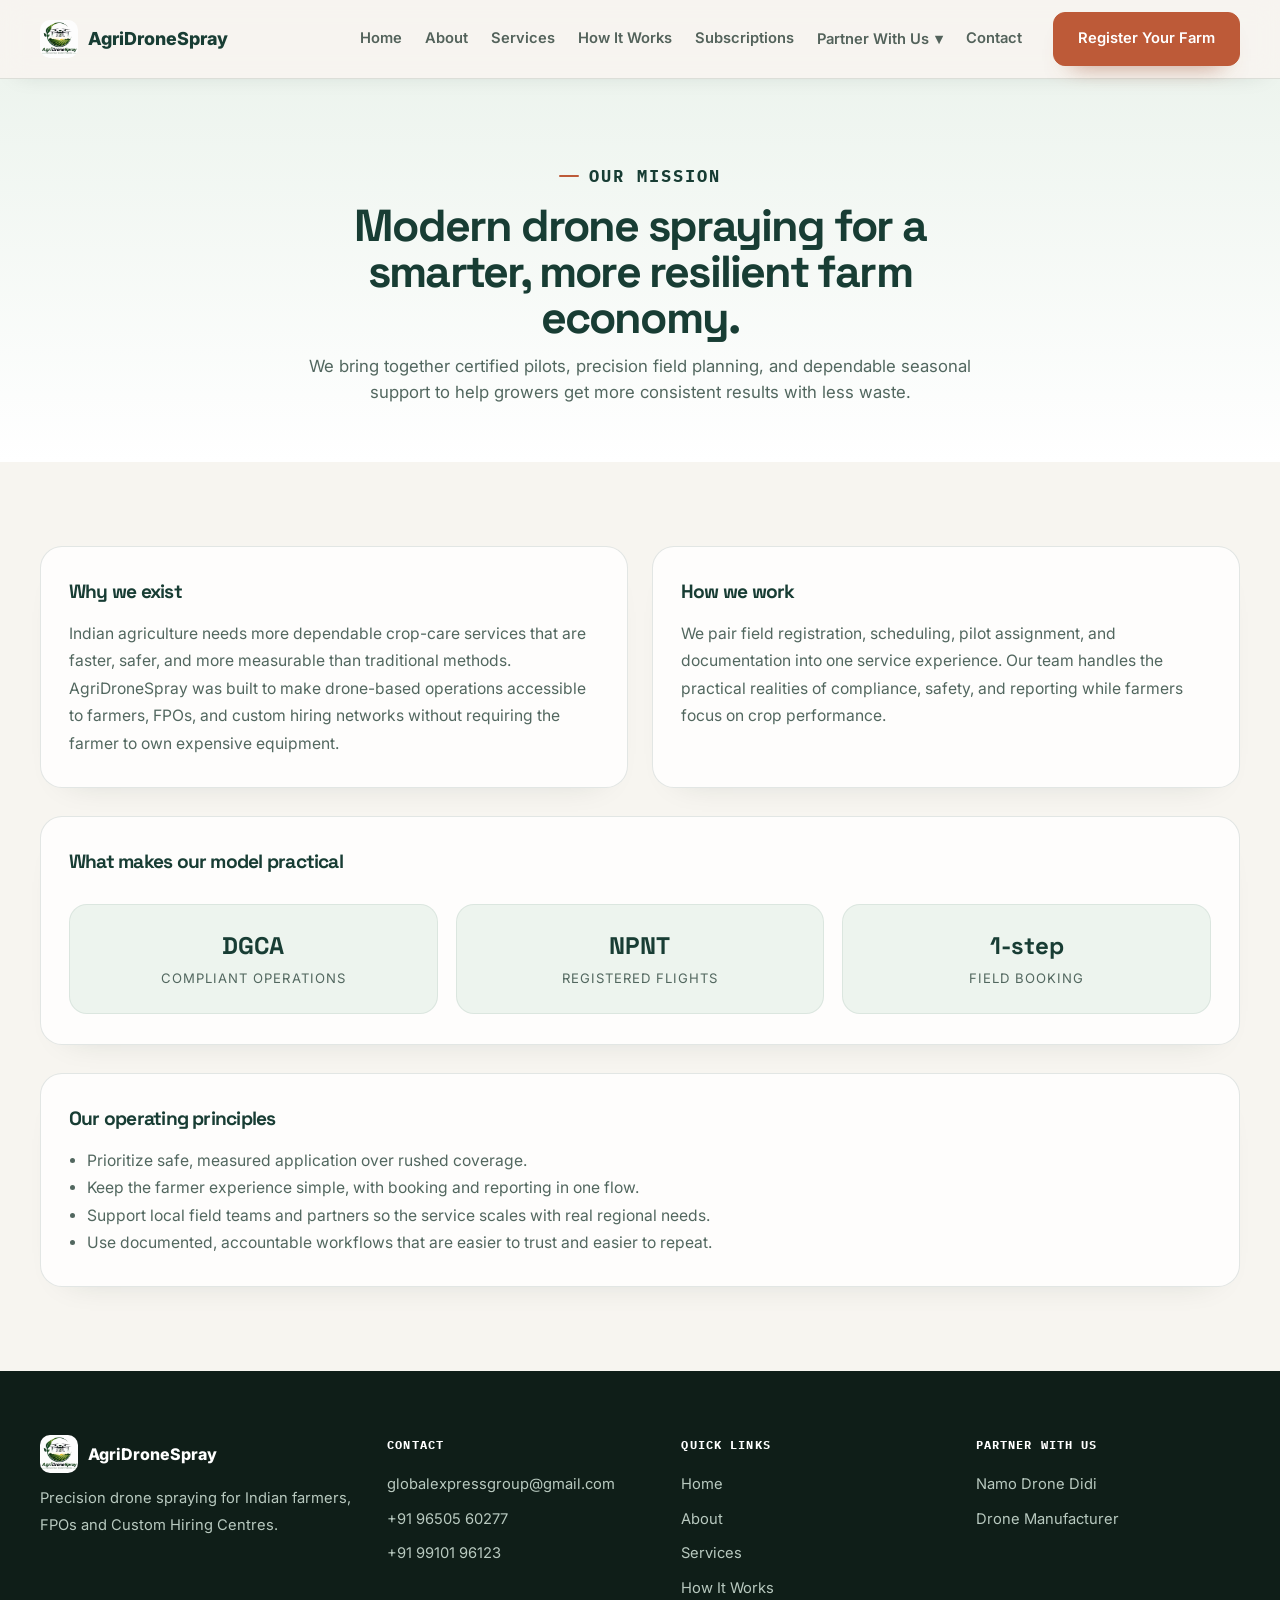
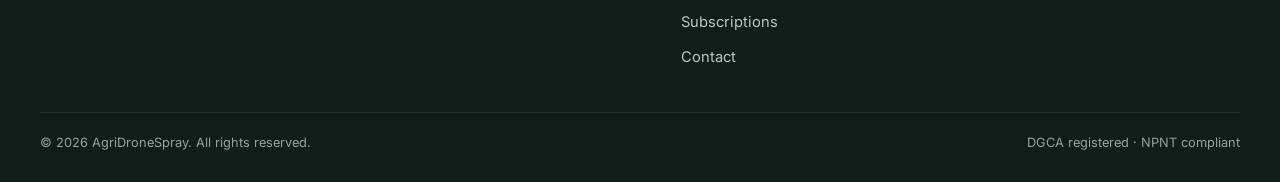
==== about.html @ f0f55bb1 "Updated UI" ====
<!DOCTYPE html>
<html lang="en">
<head>
  <meta charset="UTF-8">
  <meta name="viewport" content="width=device-width, initial-scale=1.0">
  <meta name="description" content="Learn about AgriDroneSpray, our mission, certifications, and working model for precision drone spraying across Indian agricultural fields.">
  <title>About | AgriDroneSpray</title>
  <link rel="icon" type="image/png" href="images/agrilogo.png">
  <link rel="preconnect" href="https://fonts.googleapis.com">
  <link rel="preconnect" href="https://fonts.gstatic.com" crossorigin>
  <link href="https://fonts.googleapis.com/css2?family=Space+Grotesk:wght@500;600;700;800&family=Inter:wght@400;500;600;700;800&family=IBM+Plex+Mono:wght@500;600;700&display=swap" rel="stylesheet">
  <link rel="stylesheet" href="style.css">
</head>
<body>
  <header class="site-header">
    <div class="container nav-shell">
      <a class="brand" href="index.html" aria-label="AgriDroneSpray home">
        <img src="images/agrilogo.png" alt="AgriDroneSpray logo" class="brand-mark">
        <span>AgriDroneSpray</span>
      </a>

      <button class="mobile-menu-toggle" type="button" aria-label="Toggle navigation" aria-expanded="false">
        <span></span><span></span><span></span>
      </button>

      <nav class="site-nav" aria-label="Main navigation">
        <a href="index.html">Home</a>
        <a href="about.html">About</a>
        <a href="services.html">Services</a>
        <a href="how-it-works.html">How It Works</a>
        <a href="subscriptions.html">Subscriptions</a>
        <div class="dropdown" id="partner-dropdown">
          <button class="dropdown-toggle" type="button" aria-expanded="false">Partner With Us <span>▾</span></button>
          <div class="dropdown-menu">
            <a href="https://docs.google.com/forms/d/e/1FAIpQLSezo7x4SZkI5Ug528nwZWpwgu4HiYxoPdIJz7jRpflZesdfiA/viewform?usp=publish-editor" target="_blank" rel="noopener noreferrer">Namo Drone Didi<span class="sub-label">Register as a woman drone pilot</span></a>
            <a href="https://docs.google.com/forms/d/e/1FAIpQLSfd8u_MVBABeG5TDL6mk4-8PeZevK_sm74b-hEuBDDJDRCDsw/viewform?usp=publish-editor" target="_blank" rel="noopener noreferrer">Drone Manufacturer<span class="sub-label">Register as a hardware supplier</span></a>
          </div>
        </div>
        <a href="contact.html">Contact</a>
        <a class="btn btn-primary nav-cta" href="https://docs.google.com/forms/d/e/1FAIpQLScYnKKK-byx_Y8SdkagxnxbbaeSUS8AXygkr1INLG9EoblY4w/viewform?usp=publish-editor" target="_blank" rel="noopener noreferrer">Register Your Farm</a>
      </nav>
    </div>
  </header>

  <main>
    <section class="page-intro">
      <div class="container">
        <p class="eyebrow dark">Our mission</p>
        <h1>Modern drone spraying for a smarter, more resilient farm economy.</h1>
        <p>We bring together certified pilots, precision field planning, and dependable seasonal support to help growers get more consistent results with less waste.</p>
      </div>
    </section>

    <section class="page-content">
      <div class="container stack-section">
        <div class="mission-grid">
          <article class="content-card">
            <h3>Why we exist</h3>
            <p>Indian agriculture needs more dependable crop-care services that are faster, safer, and more measurable than traditional methods. AgriDroneSpray was built to make drone-based operations accessible to farmers, FPOs, and custom hiring networks without requiring the farmer to own expensive equipment.</p>
          </article>
          <article class="content-card">
            <h3>How we work</h3>
            <p>We pair field registration, scheduling, pilot assignment, and documentation into one service experience. Our team handles the practical realities of compliance, safety, and reporting while farmers focus on crop performance.</p>
          </article>
        </div>

        <div class="content-card">
          <h3>What makes our model practical</h3>
          <div class="metrics-row">
            <div class="metric-box"><strong>DGCA</strong><span>compliant operations</span></div>
            <div class="metric-box"><strong>NPNT</strong><span>registered flights</span></div>
            <div class="metric-box"><strong>1-step</strong><span>field booking</span></div>
          </div>
        </div>

        <div class="content-card">
          <h3>Our operating principles</h3>
          <ul>
            <li>Prioritize safe, measured application over rushed coverage.</li>
            <li>Keep the farmer experience simple, with booking and reporting in one flow.</li>
            <li>Support local field teams and partners so the service scales with real regional needs.</li>
            <li>Use documented, accountable workflows that are easier to trust and easier to repeat.</li>
          </ul>
        </div>
      </div>
    </section>
  </main>

  <footer class="site-footer">
    <div class="container footer-grid">
      <div>
        <div class="footer-brand">
          <img src="images/agrilogo.png" alt="AgriDroneSpray logo" class="brand-mark">
          <span>AgriDroneSpray</span>
        </div>
        <p>Precision drone spraying for Indian farmers, FPOs and Custom Hiring Centres.</p>
      </div>

      <div>
        <h4>Contact</h4>
        <a href="mailto:globalexpressgroup@gmail.com">globalexpressgroup@gmail.com</a>
        <a href="tel:+919650560277">+91 96505 60277</a>
        <a href="tel:+919910196123">+91 99101 96123</a>
      </div>

      <div>
        <h4>Quick Links</h4>
        <a href="index.html">Home</a>
        <a href="about.html">About</a>
        <a href="services.html">Services</a>
        <a href="how-it-works.html">How It Works</a>
        <a href="subscriptions.html">Subscriptions</a>
        <a href="contact.html">Contact</a>
      </div>

      <div>
        <h4>Partner With Us</h4>
        <a href="https://docs.google.com/forms/d/e/1FAIpQLSezo7x4SZkI5Ug528nwZWpwgu4HiYxoPdIJz7jRpflZesdfiA/viewform?usp=publish-editor" target="_blank" rel="noopener noreferrer">Namo Drone Didi</a>
        <a href="https://docs.google.com/forms/d/e/1FAIpQLSfd8u_MVBABeG5TDL6mk4-8PeZevK_sm74b-hEuBDDJDRCDsw/viewform?usp=publish-editor" target="_blank" rel="noopener noreferrer">Drone Manufacturer</a>
      </div>
    </div>

    <div class="container bottom-bar">
      <span>© 2026 AgriDroneSpray. All rights reserved.</span>
      <span>DGCA registered · NPNT compliant</span>
    </div>
  </footer>

  <script src="script.js"></script>
</body>
</html>
---- style.css ----
:root {
  --green-900: #183d34;
  --green-800: #204c3f;
  --green-700: #295d4e;
  --green-600: #386d5d;
  --green-500: #4f8d64;
  --green-100: #edf4ee;
  --green-50: #f7f5f0;
  --terracotta-600: #bd5a38;
  --terracotta-700: #9d4a2d;
  --sage-200: #dfece1;
  --charcoal: #1a2f27;
  --muted: #52675f;
  --line: rgba(24, 61, 52, 0.12);
  --shadow: rgba(17, 39, 31, 0.12);
  --white: #ffffff;
}

* {
  box-sizing: border-box;
  margin: 0;
  padding: 0;
}

html {
  scroll-behavior: smooth;
}

body {
  font-family: 'Inter', sans-serif;
  background: var(--green-50);
  color: var(--charcoal);
  line-height: 1.6;
  overflow-x: hidden;
  -webkit-font-smoothing: antialiased;
  text-rendering: optimizeLegibility;
}

a {
  color: inherit;
  text-decoration: none;
}

img {
  max-width: 100%;
  display: block;
}

button,
input,
textarea {
  font: inherit;
}

h1,
h2,
h3,
h4 {
  font-family: 'Space Grotesk', 'Manrope', sans-serif;
  letter-spacing: -0.04em;
}

.container {
  width: min(1200px, calc(100% - 40px));
  margin: 0 auto;
}

.site-header {
  position: sticky;
  top: 0;
  z-index: 20;
  background: rgba(247, 245, 240, 0.82);
  backdrop-filter: blur(14px);
  -webkit-backdrop-filter: blur(14px);
  border-bottom: 1px solid var(--line);
  box-shadow: 0 10px 24px -18px rgba(17, 39, 31, 0.18);
}

.nav-shell {
  display: flex;
  align-items: center;
  justify-content: space-between;
  min-height: 78px;
  gap: 24px;
}

.brand {
  display: inline-flex;
  align-items: center;
  gap: 10px;
  color: var(--green-900);
  font-weight: 800;
  font-size: 1.12rem;
}

.brand-mark {
  width: 38px;
  height: 38px;
  border-radius: 10px;
  object-fit: contain;
}

.site-nav {
  display: flex;
  align-items: center;
  justify-content: center;
  gap: clamp(14px, 1.8vw, 26px);
}

.site-nav>a,
.dropdown-toggle {
  position: relative;
  border: 0;
  background: transparent;
  color: var(--charcoal);
  font-size: 0.92rem;
  font-weight: 600;
  opacity: 0.74;
  cursor: pointer;
  transition: opacity 0.2s ease, color 0.2s ease;
}

.site-nav>a::after,
.dropdown-toggle::after {
  content: '';
  position: absolute;
  left: 0;
  bottom: -5px;
  width: 0;
  height: 2px;
  background: var(--terracotta-600);
  transition: width 0.2s ease;
}

.site-nav>a:hover,
.site-nav>a:focus-visible,
.dropdown-toggle:hover,
.dropdown-toggle:focus-visible {
  opacity: 1;
  color: var(--green-900);
}

.site-nav>a:hover::after,
.site-nav>a:focus-visible::after,
.dropdown-toggle:hover::after,
.dropdown-toggle:focus-visible::after {
  width: 100%;
}

.dropdown {
  position: relative;
}

.dropdown-toggle {
  display: inline-flex;
  align-items: center;
  gap: 6px;
  padding: 0;
}

.dropdown-menu {
  position: absolute;
  top: calc(100% + 10px);
  left: 0;
  min-width: 260px;
  background: rgba(255, 255, 255, 0.98);
  border: 1px solid var(--line);
  border-radius: 16px;
  padding: 8px;
  box-shadow: 0 28px 52px -30px rgba(17, 39, 31, 0.35);
  display: none;
  flex-direction: column;
  gap: 6px;
  opacity: 0;
  transform: translateY(-6px);
}

.dropdown.open .dropdown-menu {
  display: flex;
  animation: dropIn 0.22s ease forwards;
}

@keyframes dropIn {
  to {
    opacity: 1;
    transform: translateY(0);
  }
}

.dropdown-menu a {
  display: block;
  padding: 12px 14px;
  border-radius: 10px;
  font-size: 0.9rem;
  font-weight: 700;
  color: var(--charcoal);
}

.dropdown-menu a:hover {
  background: var(--green-100);
}

.sub-label {
  display: block;
  margin-top: 4px;
  font-size: 0.75rem;
  color: var(--muted);
  font-weight: 500;
}

.nav-cta {
  margin-left: 8px;
  background: var(--terracotta-600) !important;
  color: var(--white) !important;
  border: 1px solid var(--terracotta-600) !important;
  padding: 12px 20px;
  border-radius: 12px;
  font-weight: 700;
  opacity: 1 !important;
  box-shadow: 0 10px 24px -14px rgba(157, 74, 45, 0.65);
}

.nav-cta:hover {
  background: var(--terracotta-700) !important;
  color: var(--white) !important;
  border-color: var(--terracotta-700) !important;
  transform: translateY(-2px);
  box-shadow: 0 14px 28px -14px rgba(157, 74, 45, 0.75);
}

.nav-cta::after {
  display: none !important;
}

.btn {
  display: inline-flex;
  align-items: center;
  justify-content: center;
  gap: 8px;
  border-radius: 12px;
  padding: 14px 24px;
  font-weight: 700;
  border: 1px solid transparent;
  transition: transform 0.2s ease, box-shadow 0.2s ease, background 0.2s ease, color 0.2s ease, border-color 0.2s ease;
}

.btn:hover {
  transform: translateY(-2px);
}

.btn:active {
  transform: translateY(0);
}

.btn-primary {
  background: linear-gradient(180deg, #c56d42 0%, var(--terracotta-600) 100%);
  color: var(--white);
  box-shadow: 0 16px 24px -18px rgba(157, 74, 45, 0.7);
}

.btn-secondary {
  background: rgba(255, 255, 255, 0.7);
  border-color: rgba(24, 61, 52, 0.18);
  color: var(--green-900);
}

.btn-secondary:hover {
  background: var(--green-900);
  color: var(--white);
  border-color: var(--green-900);
}

.btn-secondary.light {
  background: rgba(255, 255, 255, 0.06);
  border-color: rgba(255, 255, 255, 0.18);
  color: var(--white);
}

.btn-secondary.light:hover {
  background: rgba(255, 255, 255, 0.12);
}

.hero-section {
  padding: 88px 0 70px;
  background: linear-gradient(180deg, #f1f7f1 0%, #f7f5f0 35%, #fff 100%);
}

.hero-grid {
  display: grid;
  grid-template-columns: 1.02fr 0.98fr;
  gap: 52px;
  align-items: center;
}

.hero-copy h1 {
  font-size: clamp(2.8rem, 4.5vw, 4.2rem);
  line-height: 0.96;
  margin: 8px 0 18px;
  font-weight: 800;
  letter-spacing: -0.06em;
  color: var(--green-900);
}

.hero-copy h1 span {
  color: var(--green-700);
}

.eyebrow {
  display: inline-flex;
  align-items: center;
  gap: 10px;
  margin: 0;
  font-family: 'IBM Plex Mono', monospace;
  font-size: 0.72rem;
  letter-spacing: 0.12em;
  text-transform: uppercase;
  color: var(--green-900);
  font-weight: 700;
}

.eyebrow::before {
  content: '';
  display: inline-block;
  width: 20px;
  height: 2px;
  border-radius: 99px;
  background: var(--terracotta-600);
}

.eyebrow.dark {
  color: var(--green-900);
}

.eyebrow.light {
  color: #f5d39d;
}

.eyebrow.light::before {
  background: #f5d39d;
}

.lead {
  max-width: 580px;
  font-size: 1.08rem;
  color: var(--muted);
  line-height: 1.75;
  margin-bottom: 28px;
}

.hero-actions {
  display: flex;
  flex-wrap: wrap;
  gap: 16px;
  margin-bottom: 24px;
}

.trust-row {
  display: flex;
  flex-wrap: wrap;
  gap: 10px;
  margin-top: 8px;
}

.trust-row span {
  display: inline-flex;
  align-items: center;
  justify-content: center;
  padding: 8px 12px;
  border-radius: 999px;
  border: 1px solid rgba(24, 61, 52, 0.12);
  background: rgba(255, 255, 255, 0.8);
  font-size: 0.7rem;
  letter-spacing: 0.05em;
  text-transform: uppercase;
  font-weight: 700;
  color: var(--green-700);
}

.hero-visual {
  display: flex;
  justify-content: center;
}

.hero-image-wrap {
  position: relative;
  width: min(100%, 580px);
  height: 560px;
  border-radius: 30px;
  overflow: hidden;
  background: rgba(255, 255, 255, 0.5);
  border: 1px solid var(--line);
  box-shadow: 0 30px 60px -34px rgba(17, 39, 31, 0.32);
}

.hero-image-wrap::after {
  content: '';
  position: absolute;
  inset: 0;
  background: linear-gradient(180deg, rgba(15, 29, 24, 0.04), rgba(15, 29, 24, 0.12));
}

.hero-image-wrap img {
  width: 100%;
  height: 100%;
  object-fit: cover;
  transform: scale(1.02);
}

.page-section {
  padding: 98px 0;
}

.split-layout {
  display: grid;
  grid-template-columns: 0.9fr 1.1fr;
  gap: 52px;
  align-items: start;
}

h2 {
  margin-top: 12px;
  margin-bottom: 16px;
  font-size: clamp(2.1rem, 3vw, 3rem);
  line-height: 1.08;
  letter-spacing: -0.05em;
  color: var(--green-900);
}

.body-copy {
  color: var(--muted);
  font-size: 1.02rem;
  line-height: 1.75;
  max-width: 620px;
}

.feature-stack {
  display: grid;
  gap: 12px;
}

.feature-item {
  display: flex;
  gap: 16px;
  align-items: flex-start;
  padding: 20px 18px;
  border-radius: 18px;
  background: rgba(255, 255, 255, 0.35);
  border: 1px solid rgba(24, 61, 52, 0.06);
  transition: transform 0.2s ease, box-shadow 0.2s ease;
}

.feature-item:hover {
  transform: translateY(-2px);
  box-shadow: 0 18px 30px -28px rgba(17, 39, 31, 0.2);
}

.feature-icon {
  width: 46px;
  height: 46px;
  border-radius: 12px;
  display: flex;
  align-items: center;
  justify-content: center;
  font-weight: 800;
  color: var(--white);
  font-size: 1.05rem;
  flex-shrink: 0;
}

.feature-icon.green {
  background: var(--green-800);
}

.feature-icon.sage {
  background: var(--green-500);
}

.feature-icon.amber {
  background: #d8a93b;
  color: var(--green-900);
}

.feature-icon.terracotta {
  background: var(--terracotta-600);
}

.feature-item h3 {
  margin-bottom: 6px;
  font-size: 1.08rem;
  color: var(--green-900);
}

.feature-item p {
  color: var(--muted);
  line-height: 1.7;
  font-size: 0.94rem;
}

.accent-dark {
  background: linear-gradient(180deg, var(--green-900) 0%, #0f1f1a 100%);
  color: var(--white);
}

.service-section h2 {
  color: var(--white);
}

.service-grid {
  display: grid;
  grid-template-columns: repeat(3, minmax(0, 1fr));
  gap: 24px;
  margin-top: 32px;
}

.service-card {
  background: linear-gradient(180deg, rgba(23, 43, 37, 0.98), rgba(13, 26, 18, 0.98));
  border: 1px solid rgba(255, 255, 255, 0.08);
  border-top: 3px solid rgba(255, 255, 255, 0.1);
  border-radius: 18px;
  padding: 26px 24px;
  transition: transform 0.2s ease, border-color 0.2s ease, box-shadow 0.2s ease;
}

.service-card:hover {
  transform: translateY(-4px);
  box-shadow: 0 28px 40px -28px rgba(0, 0, 0, 0.48);
  border-color: rgba(126, 177, 136, 0.34);
}

.pill {
  display: inline-block;
  margin-bottom: 16px;
  border-radius: 8px;
  padding: 7px 10px;
  font-family: 'IBM Plex Mono', monospace;
  font-size: 0.68rem;
  text-transform: uppercase;
  letter-spacing: 0.08em;
}

.pill-green {
  background: rgba(79, 141, 100, 0.14);
  color: #bfe3c0;
}

.pill-amber {
  background: rgba(245, 211, 157, 0.12);
  color: #f7d999;
}

.service-card h3 {
  font-size: 1.2rem;
  margin-bottom: 10px;
}

.service-card p {
  color: rgba(240, 243, 241, 0.78);
  font-size: 0.93rem;
  line-height: 1.7;
}

.card-meta {
  display: flex;
  align-items: baseline;
  justify-content: space-between;
  gap: 10px;
  margin-top: 20px;
  padding-top: 16px;
  border-top: 1px solid rgba(255, 255, 255, 0.08);
}

.card-meta strong {
  font-size: 1.35rem;
  font-family: 'Space Grotesk', sans-serif;
}

.card-meta span {
  color: rgba(240, 243, 241, 0.7);
  font-size: 0.74rem;
  letter-spacing: 0.05em;
  text-transform: uppercase;
}

.process-section {
  background: var(--green-100);
}

.process-grid {
  display: grid;
  grid-template-columns: repeat(4, minmax(0, 1fr));
  gap: 22px;
  margin-top: 30px;
}

.process-card {
  background: rgba(255, 255, 255, 0.84);
  border: 1px solid rgba(24, 61, 52, 0.1);
  border-radius: 20px;
  padding: 28px 22px;
  transition: transform 0.2s ease, box-shadow 0.2s ease;
}

.process-card:hover {
  transform: translateY(-4px);
  box-shadow: 0 24px 36px -28px rgba(17, 39, 31, 0.2);
}

.step-number {
  width: 42px;
  height: 42px;
  border-radius: 12px;
  display: flex;
  align-items: center;
  justify-content: center;
  color: var(--white);
  font-size: 1.05rem;
  font-weight: 800;
  margin-bottom: 18px;
}

.step-number.green {
  background: var(--green-900);
}

.step-number.amber {
  background: #d8a93b;
  color: var(--green-900);
}

.step-number.leaf {
  background: var(--green-500);
}

.step-number.forest {
  background: var(--green-700);
}

.process-card h3 {
  font-size: 1.08rem;
  margin-bottom: 8px;
}

.process-card p {
  color: var(--muted);
  line-height: 1.7;
  font-size: 0.93rem;
}

.cta-panel {
  background: linear-gradient(135deg, var(--green-900) 0%, #102c27 100%);
  padding: 90px 0;
  position: relative;
  overflow: hidden;
}

.cta-panel::before {
  content: '';
  position: absolute;
  inset: 0;
  background: radial-gradient(circle at 20% 20%, rgba(245, 211, 157, 0.14), transparent 30%), radial-gradient(circle at 80% 80%, rgba(79, 141, 100, 0.18), transparent 28%);
}

.cta-inner {
  position: relative;
  text-align: center;
}

.cta-inner h2 {
  color: var(--white);
}

.cta-inner p {
  max-width: 620px;
  margin: 0 auto 28px;
  color: rgba(240, 243, 241, 0.8);
  font-size: 1.04rem;
}

.cta-actions {
  display: flex;
  justify-content: center;
  flex-wrap: wrap;
  gap: 16px;
}

.site-footer {
  background: #0f1e18;
  color: #b8c9bf;
  padding-top: 64px;
  padding-bottom: 28px;
}

.footer-grid {
  display: grid;
  grid-template-columns: 1.2fr 1fr 1fr 1fr;
  gap: 30px;
  padding-bottom: 34px;
  border-bottom: 1px solid rgba(255, 255, 255, 0.08);
}

.footer-brand {
  display: inline-flex;
  align-items: center;
  gap: 10px;
  color: var(--white);
  font-weight: 800;
  margin-bottom: 12px;
}

.site-footer h4 {
  color: var(--white);
  font-size: 0.78rem;
  text-transform: uppercase;
  letter-spacing: 0.09em;
  margin-bottom: 16px;
  font-family: 'IBM Plex Mono', monospace;
}

.site-footer p,
.site-footer a {
  display: block;
  color: #b8c9bf;
  font-size: 0.92rem;
  line-height: 1.8;
  margin-bottom: 8px;
  transition: color 0.2s ease;
}

.site-footer a:hover {
  color: var(--white);
}

.bottom-bar {
  display: flex;
  align-items: center;
  justify-content: space-between;
  gap: 16px;
  flex-wrap: wrap;
  padding-top: 20px;
  font-size: 0.8rem;
  color: rgba(184, 201, 191, 0.78);
}

.page-intro {
  background: linear-gradient(180deg, #edf4ee 0%, #ffffff 100%);
  padding: 80px 0 56px;
}

.page-intro .container {
  text-align: center;
}

.page-intro h1 {
  font-size: clamp(2.6rem, 3.5vw, 3.6rem);
  line-height: 1.02;
  color: var(--green-900);
  margin: 14px auto 12px;
  max-width: 700px;
}

.page-intro p {
  max-width: 700px;
  margin: 0 auto;
  color: var(--muted);
  font-size: 1.05rem;
}

.page-content {
  padding: 84px 0;
}

.stack-section {
  display: grid;
  gap: 28px;
}

.content-card {
  background: rgba(255, 255, 255, 0.8);
  border: 1px solid var(--line);
  border-radius: 22px;
  padding: 30px 28px;
  box-shadow: 0 16px 34px -28px rgba(17, 39, 31, 0.2);
}

.content-card h3 {
  font-size: 1.2rem;
  color: var(--green-900);
  margin-bottom: 12px;
}

.content-card p,
.content-card li {
  color: var(--muted);
  font-size: 0.98rem;
  line-height: 1.75;
}

.content-card ul {
  padding-left: 18px;
}

.mission-grid {
  display: grid;
  grid-template-columns: repeat(2, minmax(0, 1fr));
  gap: 24px;
}

.metrics-row {
  display: grid;
  grid-template-columns: repeat(3, minmax(0, 1fr));
  gap: 18px;
  margin-top: 26px;
}

.metric-box {
  background: var(--green-100);
  border: 1px solid rgba(24, 61, 52, 0.08);
  border-radius: 18px;
  padding: 22px 18px;
  text-align: center;
}

.metric-box strong {
  display: block;
  font-size: 1.5rem;
  color: var(--green-900);
  font-family: 'Space Grotesk', sans-serif;
}

.metric-box span {
  color: var(--muted);
  font-size: 0.82rem;
  text-transform: uppercase;
  letter-spacing: 0.08em;
}

.service-hero-grid {
  display: grid;
  grid-template-columns: 1.15fr 0.85fr;
  gap: 28px;
  align-items: stretch;
}

.service-detail-card {
  background: rgba(255, 255, 255, 0.8);
  border: 1px solid var(--line);
  border-radius: 22px;
  overflow: hidden;
  box-shadow: 0 16px 36px -30px rgba(17, 39, 31, 0.2);
}

.service-detail-card img {
  width: 100%;
  height: 250px;
  object-fit: cover;
}

.service-detail-body {
  padding: 24px 22px 20px;
}

.service-detail-body h3 {
  font-size: 1.32rem;
  margin-bottom: 10px;
  color: var(--green-900);
}

.service-detail-body p {
  color: var(--muted);
  line-height: 1.7;
}

.service-detail-body .price-tag {
  display: inline-flex;
  margin-top: 18px;
  padding: 8px 12px;
  border-radius: 999px;
  background: var(--green-100);
  color: var(--green-900);
  font-weight: 700;
  font-size: 0.8rem;
  letter-spacing: 0.06em;
  text-transform: uppercase;
}

.pricing-grid {
  display: grid;
  grid-template-columns: repeat(3, minmax(0, 1fr));
  gap: 24px;
}

.pricing-card {
  background: var(--white);
  border: 1px solid var(--line);
  border-radius: 20px;
  padding: 30px 24px;
  position: relative;
  box-shadow: 0 18px 34px -28px rgba(17, 39, 31, 0.2);
}

.pricing-card.featured {
  border-color: rgba(24, 61, 52, 0.2);
  box-shadow: 0 22px 46px -28px rgba(24, 61, 52, 0.24);
}

.most-popular {
  position: absolute;
  top: -12px;
  left: 22px;
  background: var(--green-900);
  color: var(--white);
  padding: 6px 12px;
  border-radius: 999px;
  font-size: 0.65rem;
  letter-spacing: 0.08em;
  text-transform: uppercase;
  font-family: 'IBM Plex Mono', monospace;
}

.pricing-card h3 {
  margin-bottom: 10px;
  font-size: 1.24rem;
}

.pricing-card .plan-desc {
  color: var(--muted);
  margin-bottom: 18px;
}

.pricing-card .price {
  font-size: 2.1rem;
  font-weight: 800;
  font-family: 'Space Grotesk', sans-serif;
  margin-bottom: 14px;
  display: block;
  color: var(--green-900);
}

.pricing-card .price small {
  font-size: 0.82rem;
  font-family: 'Inter', sans-serif;
  color: var(--muted);
}

.pricing-card ul {
  list-style: none;
  padding-left: 0;
  display: grid;
  gap: 10px;
  margin-bottom: 20px;
}

.pricing-card li {
  position: relative;
  padding-left: 20px;
  color: var(--charcoal);
}

.pricing-card li::before {
  content: '✓';
  position: absolute;
  left: 0;
  color: var(--green-500);
  font-weight: 800;
}

.faq-list {
  display: grid;
  gap: 14px;
}

.faq-item {
  background: rgba(255, 255, 255, 0.8);
  border: 1px solid var(--line);
  border-radius: 18px;
  padding: 20px 22px;
}

.faq-item h4 {
  font-size: 1.04rem;
  margin-bottom: 8px;
  color: var(--green-900);
}

.faq-item p {
  color: var(--muted);
  line-height: 1.7;
}

.partner-grid {
  display: grid;
  grid-template-columns: repeat(3, minmax(0, 1fr));
  gap: 20px;
}

.partner-card {
  background: rgba(255, 255, 255, 0.8);
  border: 1px solid var(--line);
  border-radius: 18px;
  padding: 28px 22px;
}

.partner-card h3 {
  margin-bottom: 10px;
  font-size: 1.18rem;
}

.partner-card p {
  color: var(--muted);
  line-height: 1.7;
}

.partner-card .partner-tag {
  display: inline-flex;
  margin-bottom: 14px;
  padding: 6px 10px;
  border-radius: 999px;
  font-size: 0.68rem;
  letter-spacing: 0.07em;
  text-transform: uppercase;
  font-family: 'IBM Plex Mono', monospace;
  background: var(--green-100);
  color: var(--green-900);
}

.contact-grid {
  display: grid;
  grid-template-columns: 1.1fr 0.9fr;
  gap: 26px;
}

.contact-card {
  background: rgba(255, 255, 255, 0.8);
  border: 1px solid var(--line);
  border-radius: 22px;
  padding: 30px 26px;
}

.contact-card h3 {
  margin-bottom: 16px;
}

.contact-list {
  display: grid;
  gap: 12px;
}

.contact-list a,
.contact-list span {
  color: var(--muted);
  font-size: 1rem;
}

.mobile-menu-toggle {
  display: none;
  flex-direction: column;
  justify-content: center;
  gap: 5px;
  width: 45px;
  height: 45px;
  border: 1px solid var(--line);
  border-radius: 12px;
  background: rgba(255, 255, 255, 0.7);
  padding: 9px;
  cursor: pointer;
}

.mobile-menu-toggle span {
  height: 2px;
  width: 100%;
  border-radius: 999px;
  background: var(--green-900);
  display: block;
}

@media (max-width: 980px) {
  .site-nav {
    position: absolute;
    top: calc(100% + 10px);
    left: 20px;
    right: 20px;
    display: none;
    flex-direction: column;
    align-items: stretch;
    padding: 18px;
    background: rgba(255, 255, 255, 0.97);
    border: 1px solid var(--line);
    border-radius: 18px;
    box-shadow: 0 22px 42px -26px rgba(17, 39, 31, 0.34);
  }

  .site-nav.open {
    display: flex;
  }

  .mobile-menu-toggle {
    display: flex;
  }

  .hero-grid,
  .split-layout,
  .service-hero-grid,
  .contact-grid {
    grid-template-columns: 1fr;
  }

  .service-grid,
  .pricing-grid,
  .partner-grid,
  .mission-grid,
  .metrics-row,
  .process-grid {
    grid-template-columns: 1fr 1fr;
  }

  .footer-grid {
    grid-template-columns: 1fr 1fr;
  }
}

@media (max-width: 680px) {

  .process-grid,
  .service-grid,
  .pricing-grid,
  .partner-grid,
  .mission-grid,
  .metrics-row,
  .footer-grid {
    grid-template-columns: 1fr;
  }

  .hero-actions,
  .cta-actions {
    flex-direction: column;
  }

  .hero-actions .btn,
  .cta-actions .btn {
    width: 100%;
  }

  .hero-image-wrap {
    height: 420px;
  }

  .bottom-bar {
    flex-direction: column;
    align-items: flex-start;
  }
}

:focus-visible {
  outline: 3px solid var(--green-900);
  outline-offset: 3px;
}

@media (prefers-reduced-motion: reduce) {

  *,
  *::before,
  *::after {
    animation: none !important;
    transition: none !important;
    scroll-behavior: auto !important;
  }
}
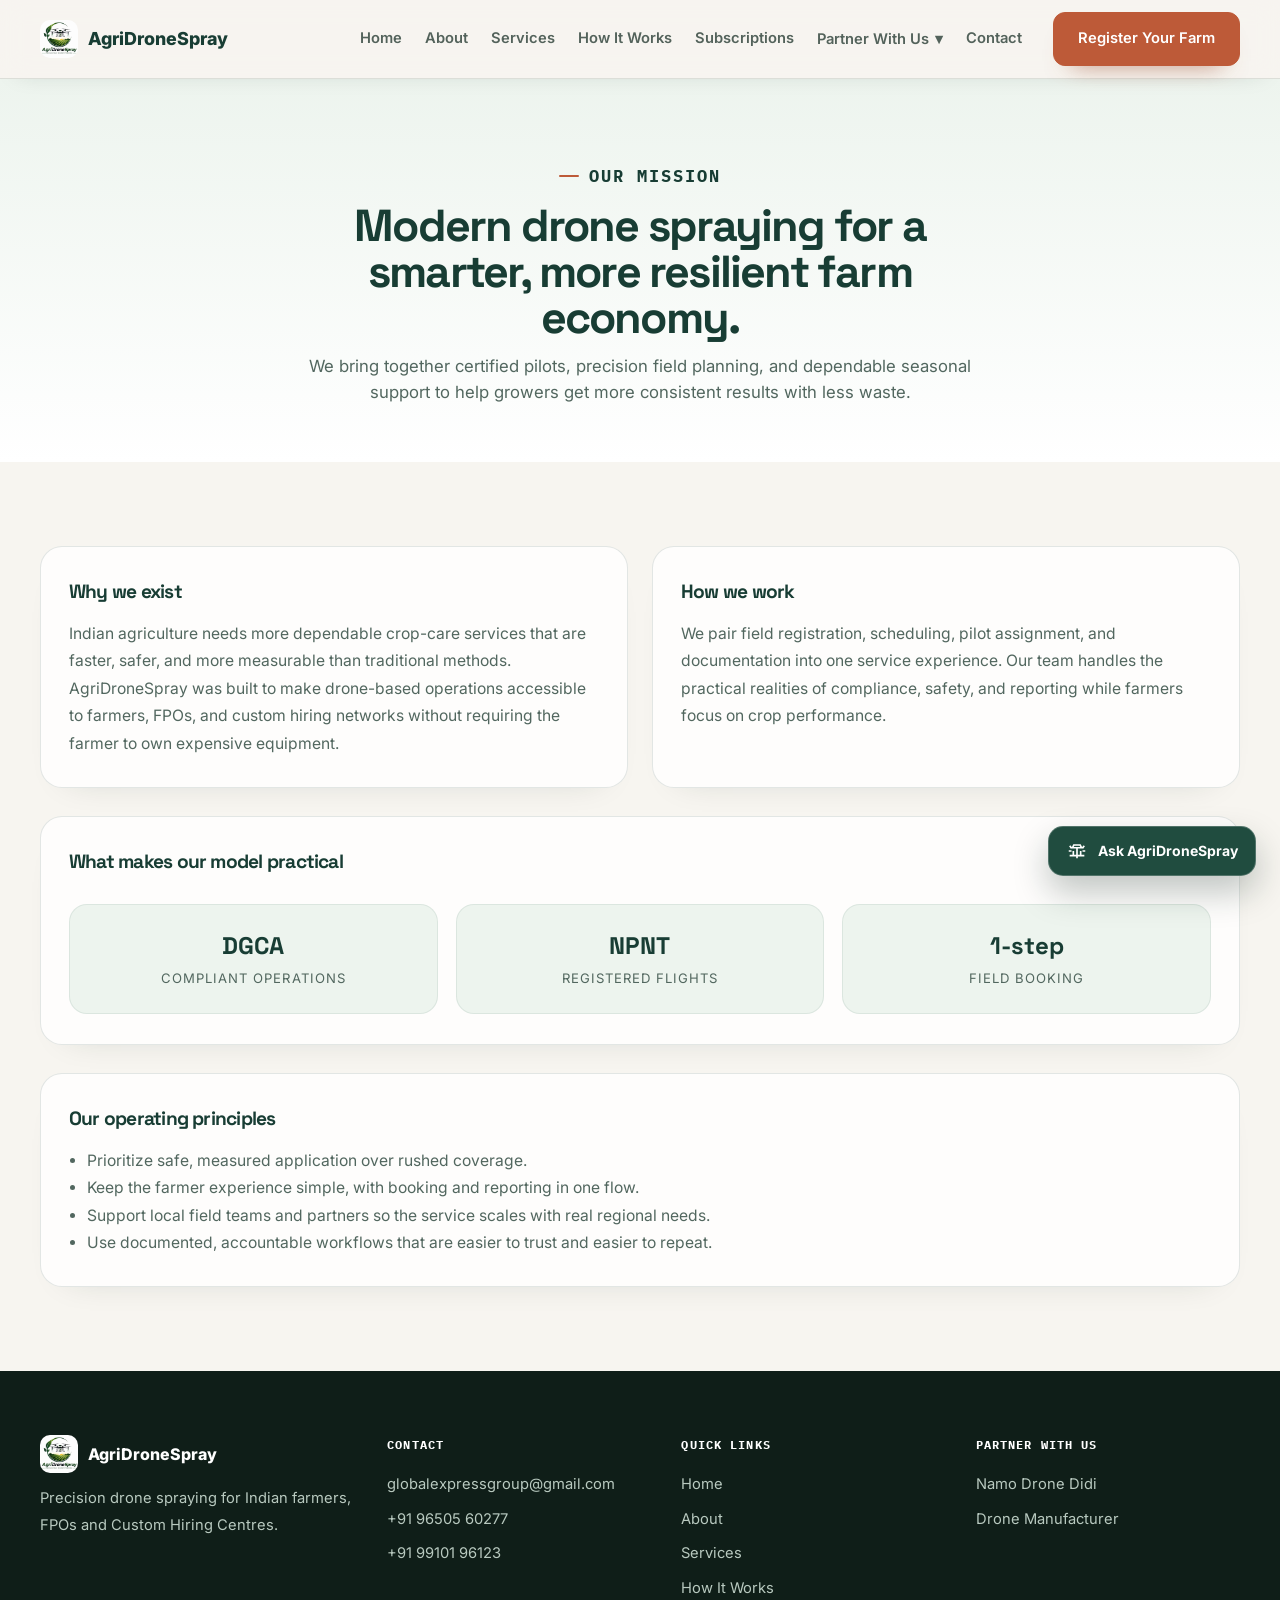
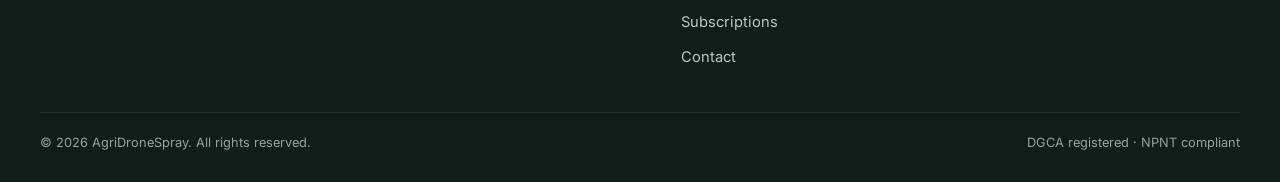
==== commit b7fc09b9: "Added ChatBot" ====
--- a/about.html
+++ b/about.html
@@ -1,4 +1,4 @@
-<!DOCTYPE html>
+﻿<!DOCTYPE html>
 <html lang="en">
 <head>
   <meta charset="UTF-8">
@@ -127,5 +127,6 @@
   </footer>
 
   <script src="script.js"></script>
+  <script src="chatbot.js"></script>
 </body>
 </html>
--- a/style.css
+++ b/style.css
@@ -231,7 +231,6 @@
 .nav-cta::after {
   display: none !important;
 }
-
 .btn {
   display: inline-flex;
   align-items: center;
@@ -1164,4 +1163,166 @@
     transition: none !important;
     scroll-behavior: auto !important;
   }
+}
+
+/* =========================================================
+   MOBILE NAVIGATION FIX
+   Keeps the mobile menu inside the header flow so it never
+   overlays the hero content. Desktop styles remain unchanged.
+   ========================================================= */
+@media (max-width: 980px) {
+  .site-header {
+    z-index: 1000;
+  }
+
+  .nav-shell {
+    flex-wrap: wrap;
+    position: relative;
+  }
+
+  .mobile-menu-toggle {
+    display: flex;
+    flex: 0 0 auto;
+  }
+
+  .site-nav {
+    position: static;
+    top: auto;
+    left: auto;
+    right: auto;
+    flex: 0 0 100%;
+    width: 100%;
+    max-width: 100%;
+    box-sizing: border-box;
+    display: none;
+    flex-direction: column;
+    align-items: stretch;
+    justify-content: flex-start;
+    gap: 2px;
+    margin: 0;
+    padding: 14px 0 18px;
+    background: var(--off-white, #f7f5f0);
+    border: 0;
+    border-top: 1px solid var(--line);
+    border-radius: 0;
+    box-shadow: none;
+    overflow: visible;
+  }
+
+  .site-nav.open {
+    display: flex;
+  }
+
+  .site-nav>a,
+  .site-nav .dropdown-toggle {
+    width: 100%;
+    min-height: 48px;
+    box-sizing: border-box;
+    display: flex;
+    align-items: center;
+    justify-content: flex-start;
+    padding: 12px 4px;
+    opacity: 1;
+    border-radius: 10px;
+  }
+
+  .site-nav>a::after,
+  .site-nav .dropdown-toggle::after {
+    display: none;
+  }
+
+  .site-nav>a:hover,
+  .site-nav>a:focus-visible,
+  .site-nav .dropdown-toggle:hover,
+  .site-nav .dropdown-toggle:focus-visible {
+    background: rgba(24, 61, 52, 0.06);
+  }
+
+  .site-nav .dropdown {
+    width: 100%;
+  }
+
+  .site-nav .dropdown-toggle {
+    cursor: pointer;
+    gap: 8px;
+  }
+
+  .site-nav .dropdown-menu {
+    position: static;
+    top: auto;
+    left: auto;
+    min-width: 0;
+    width: 100%;
+    box-sizing: border-box;
+    margin: 2px 0 6px;
+    padding: 6px;
+    background: rgba(255, 255, 255, 0.98);
+    border: 1px solid var(--line);
+    border-radius: 12px;
+    box-shadow: none;
+    opacity: 1;
+    transform: none;
+    animation: none;
+  }
+
+  .site-nav .dropdown.open .dropdown-menu {
+    display: flex;
+  }
+
+  .site-nav .dropdown-menu a {
+    min-height: 48px;
+    box-sizing: border-box;
+    display: flex;
+    flex-direction: column;
+    justify-content: center;
+    padding: 10px 12px;
+    border-radius: 9px;
+  }
+
+  .site-nav .dropdown-menu a:hover,
+  .site-nav .dropdown-menu a:focus-visible {
+    background: var(--green-100);
+  }
+
+  .site-nav .nav-cta,
+  .site-nav>.nav-cta {
+    width: 100%;
+    min-height: 50px;
+    justify-content: center;
+    margin: 8px 0 0;
+    padding: 13px 20px;
+    border-radius: 12px;
+  }
+}
+
+@media (max-width: 680px) {
+  .nav-shell {
+    min-height: 70px;
+    gap: 12px;
+  }
+
+  .brand {
+    min-width: 0;
+    font-size: 1rem;
+  }
+
+  .brand-mark {
+    width: 36px;
+    height: 36px;
+  }
+
+  .mobile-menu-toggle {
+    width: 44px;
+    height: 44px;
+    flex: 0 0 44px;
+  }
+
+  .site-nav {
+    padding: 12px 0 16px;
+  }
+
+  .site-nav>a,
+  .site-nav .dropdown-toggle {
+    min-height: 46px;
+  }
 }
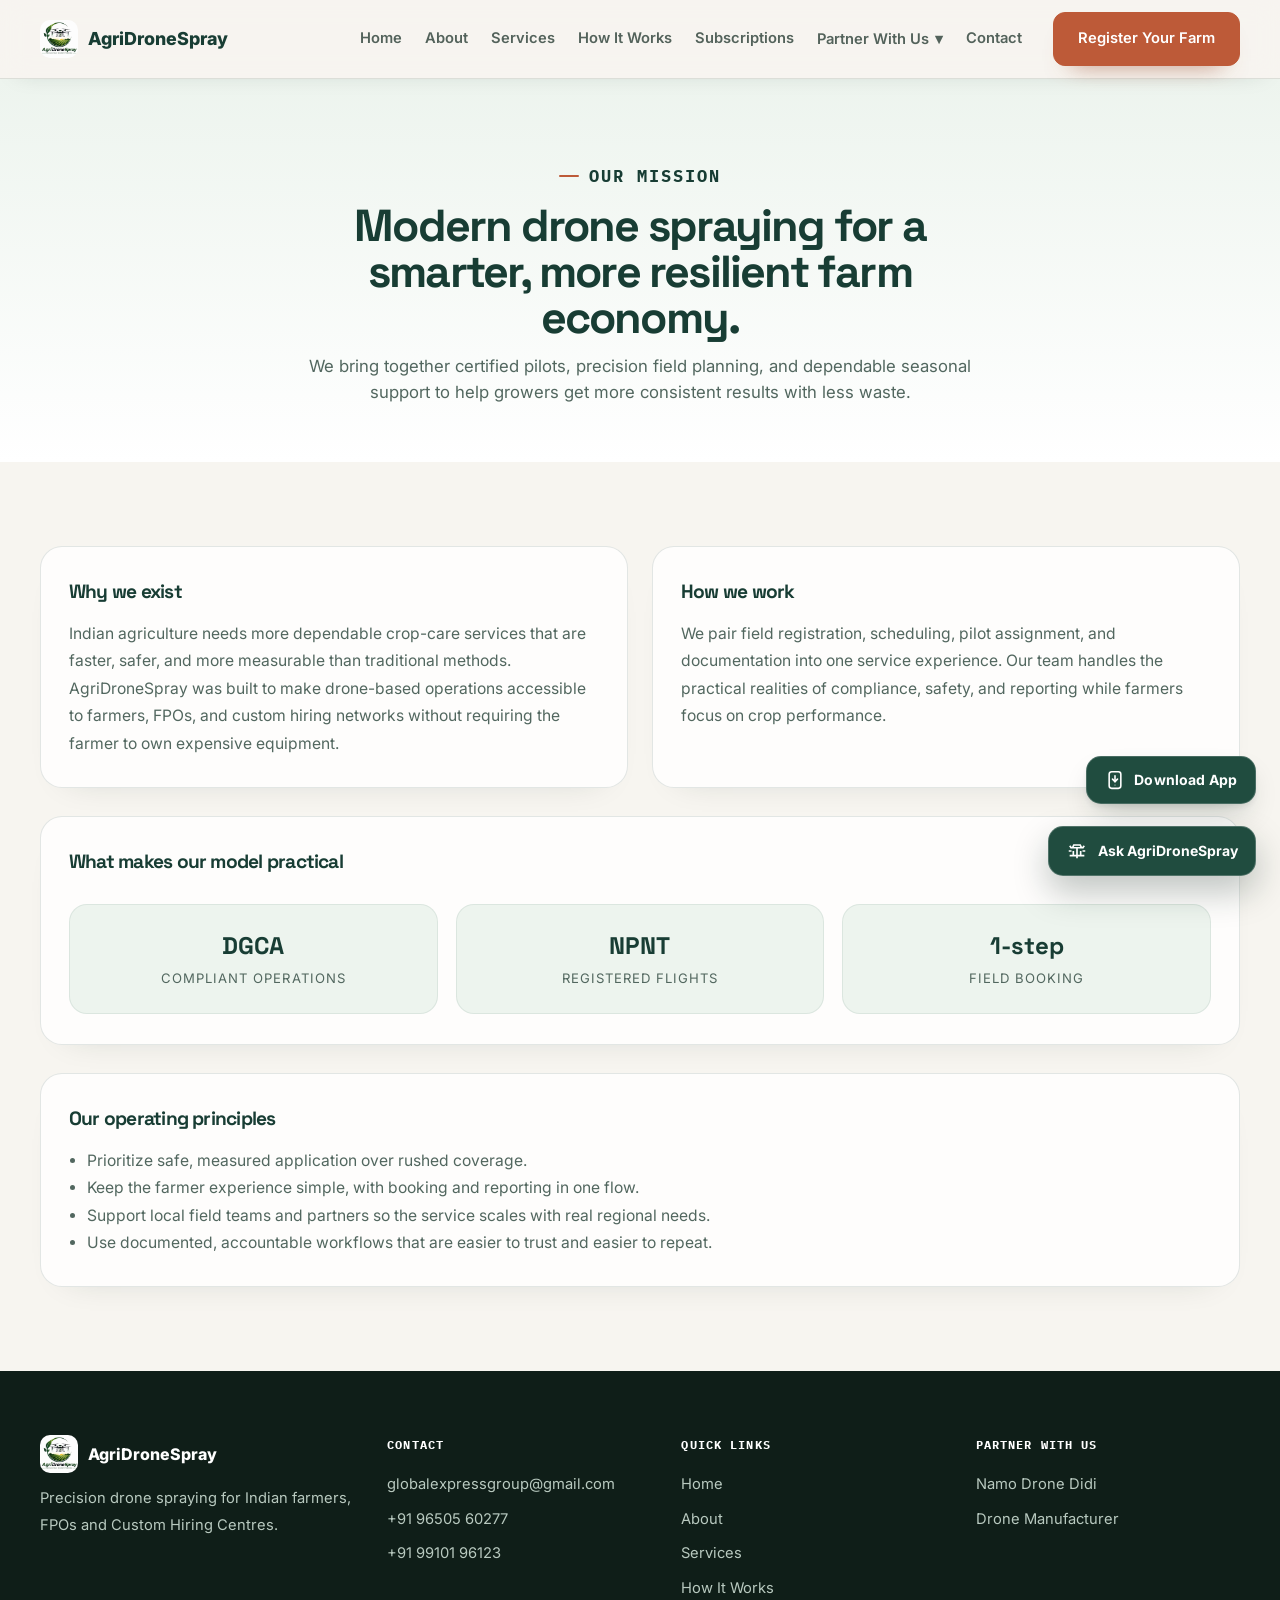
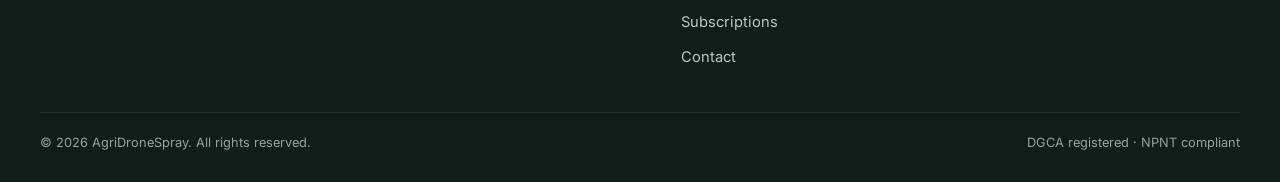
==== commit 62b940e7: "Added download CTA button" ====
--- a/about.html
+++ b/about.html
@@ -1,4 +1,4 @@
-﻿<!DOCTYPE html>
+<!DOCTYPE html>
 <html lang="en">
 <head>
   <meta charset="UTF-8">
@@ -127,6 +127,12 @@
   </footer>
 
   <script src="script.js"></script>
+  <!-- AgriDroneSpray App Download CTA — floating above chatbot -->
+  <a id="ads-app-download-cta" class="ads-app-download-cta" href="/AgriDroneSpray.apk" download="AgriDroneSpray.apk" aria-label="Download AgriDroneSpray Android App">
+    <svg class="ads-app-cta-icon" viewBox="0 0 24 24" aria-hidden="true" fill="none" stroke="currentColor" stroke-width="1.9" stroke-linecap="round" stroke-linejoin="round"><rect x="5" y="2" width="14" height="20" rx="3" ry="3"/><line x1="12" y1="7" x2="12" y2="14"/><polyline points="9 11 12 14 15 11"/><circle cx="12" cy="18" r="0.6" fill="currentColor" stroke="none"/></svg>
+    <span class="ads-app-cta-label">Download App</span>
+  </a>
+
   <script src="chatbot.js"></script>
 </body>
 </html>
--- a/style.css
+++ b/style.css
@@ -1325,4 +1325,169 @@
   .site-nav .dropdown-toggle {
     min-height: 46px;
   }
+}
+
+/* =============================================================
+   AgriDroneSpray App Download CTA — Floating Button
+   Scoped with .ads-app-download-cta / .ads-app-cta-* prefixes.
+   z-index: 999 keeps it BELOW the chatbot (z-index: 1000/1001).
+   Chatbot: right:24px bottom:24px, height ~54px → gap 16px
+   Desktop bottom offset: 24 + 54 + 16 = 94px ≈ 96px
+   ============================================================= */
+
+.ads-app-download-cta {
+  /* Positioning — right side, above chatbot */
+  position: fixed;
+  right: 24px;
+  bottom: 96px;
+  z-index: 999;
+
+  /* Layout */
+  display: inline-flex;
+  align-items: center;
+  gap: 9px;
+
+  /* Sizing & shape */
+  padding: 13px 18px;
+  border-radius: 15px;
+
+  /* Colours — match existing dark green system */
+  background: var(--green-800);        /* #204c3f */
+  color: var(--white);
+
+  /* Border — subtle definition, consistent with chatbot launcher */
+  border: 1px solid rgba(255, 255, 255, 0.18);
+
+  /* Shadow — same family as chatbot launcher */
+  box-shadow:
+    0 14px 32px -12px rgba(17, 39, 31, 0.32),
+    0 4px 10px -4px rgba(17, 39, 31, 0.18);
+
+  /* Typography */
+  font-family: 'Inter', sans-serif;
+  font-size: 0.875rem;      /* 14px */
+  font-weight: 700;
+  line-height: 1.2;
+  text-decoration: none;
+  white-space: nowrap;
+
+  /* Transition — 250ms, matches .btn and .ads-chat-launcher */
+  transition:
+    transform 0.25s ease,
+    background 0.25s ease,
+    box-shadow 0.25s ease;
+
+  /* Ensure no text-decoration underline from base <a> reset */
+  cursor: pointer;
+}
+
+/* Hover: slight lift + deeper shadow + darker green */
+.ads-app-download-cta:hover {
+  background: var(--green-900);        /* #183d34 */
+  transform: translateY(-3px);
+  box-shadow:
+    0 20px 40px -14px rgba(17, 39, 31, 0.38),
+    0 6px 14px -6px rgba(17, 39, 31, 0.22);
+}
+
+/* Active: snap back */
+.ads-app-download-cta:active {
+  transform: translateY(0);
+  box-shadow:
+    0 8px 18px -10px rgba(17, 39, 31, 0.28);
+}
+
+/* Focus — keyboard accessible, matches :focus-visible in base CSS */
+.ads-app-download-cta:focus-visible {
+  outline: 3px solid var(--green-900);
+  outline-offset: 3px;
+  background: var(--green-900);
+}
+
+/* ── Icon ── */
+.ads-app-cta-icon {
+  width: 20px;
+  height: 20px;
+  flex-shrink: 0;
+
+  /* Subtle terracotta tint on the download arrow on hover */
+  transition: transform 0.25s ease, color 0.25s ease;
+}
+
+/* Micro-interaction: download arrow nudges down on hover */
+.ads-app-download-cta:hover .ads-app-cta-icon {
+  transform: translateY(2px);
+}
+
+/* ── Label ── */
+.ads-app-cta-label {
+  display: inline-block;
+  letter-spacing: 0.01em;
+}
+
+/* =============================================================
+   RESPONSIVE — Mobile ≤ 600px
+   Matches chatbot's mobile breakpoint (right:16px bottom:16px)
+   Chatbot mobile: border-radius:50%, height ~54px estimate
+   Mobile bottom offset: 16 + 54 + 14 = 84px
+   Compact pill — icon + short label, minimum 48px touch target
+   ============================================================= */
+@media (max-width: 600px) {
+  .ads-app-download-cta {
+    right: 16px;
+    bottom: 84px;
+
+    /* Compact pill — keep label, shrink padding */
+    padding: 13px 14px;
+    border-radius: 50px;     /* pill shape on mobile */
+    gap: 7px;
+
+    /* Minimum 48px touch target height */
+    min-height: 48px;
+  }
+
+  .ads-app-cta-label {
+    font-size: 0.8125rem;  /* 13px */
+  }
+
+  .ads-app-cta-icon {
+    width: 18px;
+    height: 18px;
+  }
+}
+
+/* Very small screens — icon-only to save space */
+@media (max-width: 360px) {
+  .ads-app-download-cta {
+    padding: 14px;
+    border-radius: 50%;
+    gap: 0;
+    min-width: 48px;
+    min-height: 48px;
+    justify-content: center;
+  }
+
+  .ads-app-cta-label {
+    display: none;
+  }
+}
+
+/* Tablet tweaks 601–980px — slightly reduce gap */
+@media (min-width: 601px) and (max-width: 980px) {
+  .ads-app-download-cta {
+    bottom: 96px;   /* same as desktop — chatbot stays at bottom:24px */
+    right: 24px;
+  }
+}
+
+/* Honour prefers-reduced-motion */
+@media (prefers-reduced-motion: reduce) {
+  .ads-app-download-cta,
+  .ads-app-cta-icon {
+    transition: none !important;
+  }
+
+  .ads-app-download-cta:hover .ads-app-cta-icon {
+    transform: none !important;
+  }
 }
